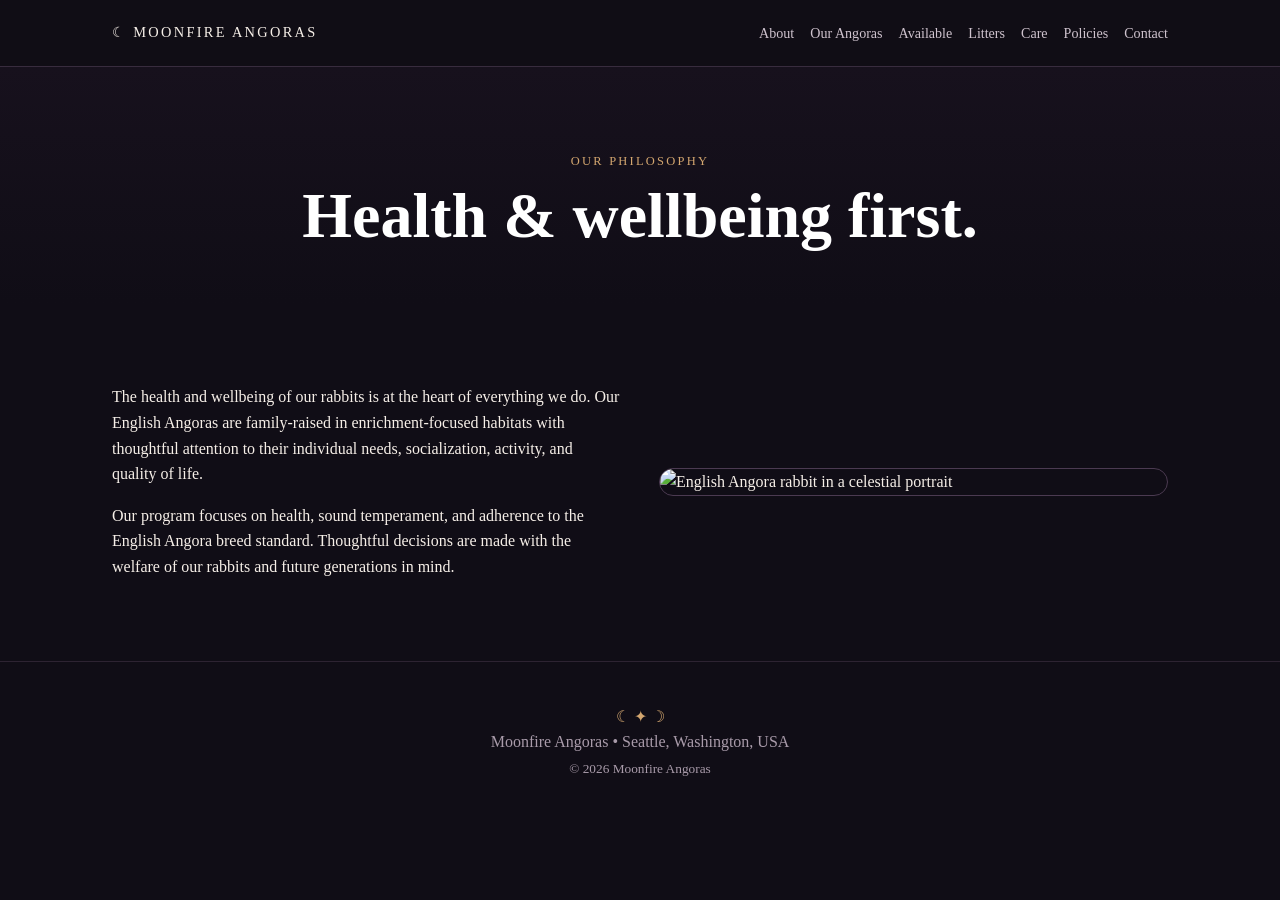
==== about.html @ e9e56cc8 "Add files via upload" ====
<!doctype html><html lang="en"><head><meta charset="utf-8"><meta name="viewport" content="width=device-width,initial-scale=1"><title>About | Moonfire Angoras</title><link rel="stylesheet" href="style.css"></head><body><nav><div class="wrap"><a class="brand" href="index.html">☾ Moonfire Angoras</a><div class="links"><a href="about.html">About</a><a href="angoras.html">Our Angoras</a><a href="available.html">Available</a><a href="litters.html">Litters</a><a href="care.html">Care</a><a href="policies.html">Policies</a><a href="contact.html">Contact</a></div></div></nav><header class="pagehead"><div class="wrap"><div class="eyebrow">Our Philosophy</div><h1>Health & wellbeing first.</h1></div></header><main class="section"><div class="wrap split"><div><p>The health and wellbeing of our rabbits is at the heart of everything we do. Our English Angoras are family-raised in enrichment-focused habitats with thoughtful attention to their individual needs, socialization, activity, and quality of life.</p><p>Our program focuses on health, sound temperament, and adherence to the English Angora breed standard. Thoughtful decisions are made with the welfare of our rabbits and future generations in mind.</p></div><img src="assets/rabbit-2.png" alt="English Angora rabbit in a celestial portrait"></div></main><footer><div class="wrap"><span class="moon">☾ ✦ ☽</span><br>Moonfire Angoras • Seattle, Washington, USA<br><small>© 2026 Moonfire Angoras</small></div></footer></body></html>
---- style.css ----
:root{--night:#100d16;--ink:#19131f;--cream:#f6efe8;--lav:#c7b1cf;--gold:#d3a66f;--muted:#cfc3ce}*{box-sizing:border-box}body{margin:0;background:var(--night);color:var(--cream);font-family:Georgia,'Times New Roman',serif;line-height:1.6}a{color:inherit}.wrap{max-width:1100px;margin:auto;padding:0 22px}nav{position:sticky;top:0;z-index:10;background:rgba(16,13,22,.95);border-bottom:1px solid #382c3e}nav .wrap{display:flex;align-items:center;justify-content:space-between;min-height:66px}.brand{text-decoration:none;letter-spacing:.16em;text-transform:uppercase;font-size:.9rem}.links{display:flex;gap:16px;font-size:.88rem;flex-wrap:wrap}.links a{text-decoration:none;color:var(--muted)}.links a:hover{color:#fff}.hero{min-height:78vh;display:grid;place-items:center;text-align:center;background:linear-gradient(rgba(12,9,16,.28),rgba(12,9,16,.88)),url('assets/rabbit-1.png') center/cover}.hero-inner{max-width:800px;padding:70px 22px}.logo{width:min(330px,75vw);filter:drop-shadow(0 12px 30px #000)}h1{font-size:clamp(2.2rem,6vw,4.6rem);line-height:1.05;margin:.6rem 0;color:#fff}.tag{font-size:clamp(1.1rem,2.5vw,1.5rem);color:var(--lav);font-style:italic}.lead{max-width:700px;margin:18px auto;color:#eee3ec}.btn{display:inline-block;padding:12px 20px;border:1px solid var(--gold);border-radius:999px;text-decoration:none;background:#241a2a}.home-links{padding:70px 0}.grid{display:grid;grid-template-columns:repeat(3,1fr);gap:22px}.tile{background:rgba(25,19,31,.94);border:1px solid #49394f;border-radius:18px;padding:26px;text-decoration:none;min-height:155px;transition:.2s}.tile:hover{transform:translateY(-3px);border-color:var(--gold)}.tile h2{margin:0 0 7px;color:#fff;font-size:1.45rem}.tile p{margin:0;color:var(--muted)}.pagehead{padding:85px 0 45px;text-align:center;background:linear-gradient(#17111d,#100d16)}.pagehead h1{font-size:clamp(2.4rem,5vw,4rem)}.section{padding:65px 0}.eyebrow{letter-spacing:.18em;text-transform:uppercase;color:var(--gold);font-size:.78rem}.section h2{font-size:clamp(2rem,4vw,3.1rem);margin:.2em 0 .4em}.split{display:grid;grid-template-columns:1fr 1fr;gap:38px;align-items:center}.split img,.feature{width:100%;border-radius:22px;border:1px solid #4b3a51}.card{background:var(--ink);border:1px solid #3c3042;border-radius:18px;overflow:hidden}.card img{width:100%;height:300px;object-fit:cover}.card .copy{padding:20px}.placeholder{padding:36px;border:1px dashed #66516e;border-radius:18px;background:#17121b;color:var(--muted)}.quote{font-size:clamp(1.5rem,3vw,2.4rem);color:var(--lav);font-style:italic}footer{padding:42px 0;text-align:center;color:#a99baa;border-top:1px solid #2d2332}.moon{color:var(--gold)}@media(max-width:800px){.links{gap:10px;font-size:.78rem}.grid,.split{grid-template-columns:1fr}.hero{min-height:70vh}}@media(max-width:560px){nav .wrap{display:block;padding-top:12px;padding-bottom:12px}.brand{display:block;margin-bottom:8px}.links{display:grid;grid-template-columns:repeat(4,auto);gap:7px 10px}.grid{grid-template-columns:1fr}}
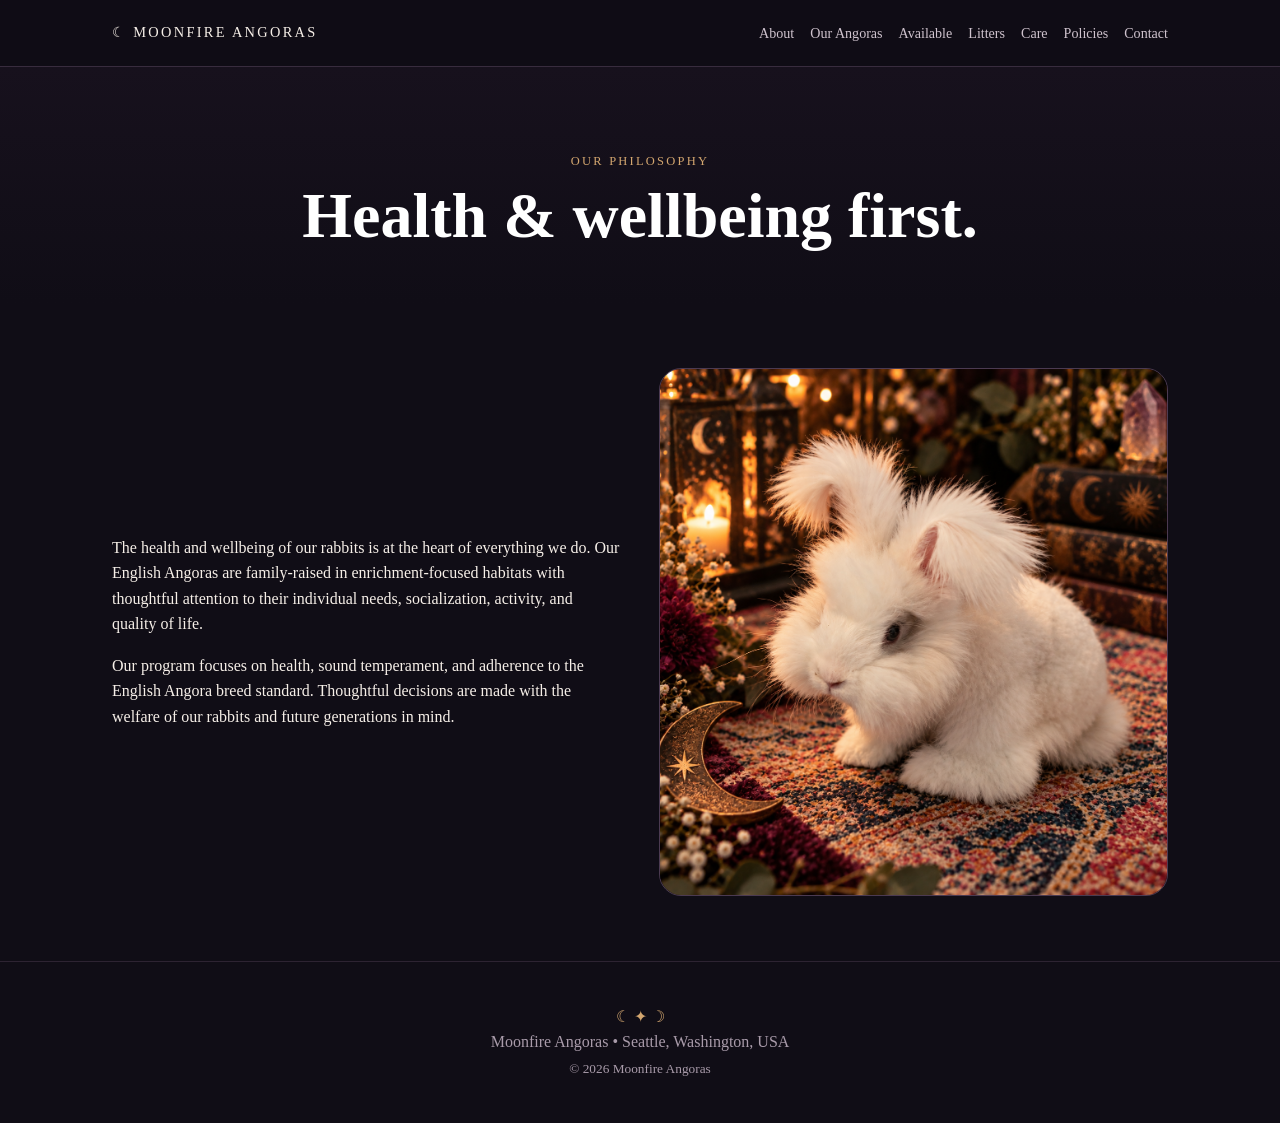
==== commit a6631501: "Add files via upload" ====
--- a/about.html
+++ b/about.html
@@ -1 +1 @@
-<!doctype html><html lang="en"><head><meta charset="utf-8"><meta name="viewport" content="width=device-width,initial-scale=1"><title>About | Moonfire Angoras</title><link rel="stylesheet" href="style.css"></head><body><nav><div class="wrap"><a class="brand" href="index.html">☾ Moonfire Angoras</a><div class="links"><a href="about.html">About</a><a href="angoras.html">Our Angoras</a><a href="available.html">Available</a><a href="litters.html">Litters</a><a href="care.html">Care</a><a href="policies.html">Policies</a><a href="contact.html">Contact</a></div></div></nav><header class="pagehead"><div class="wrap"><div class="eyebrow">Our Philosophy</div><h1>Health & wellbeing first.</h1></div></header><main class="section"><div class="wrap split"><div><p>The health and wellbeing of our rabbits is at the heart of everything we do. Our English Angoras are family-raised in enrichment-focused habitats with thoughtful attention to their individual needs, socialization, activity, and quality of life.</p><p>Our program focuses on health, sound temperament, and adherence to the English Angora breed standard. Thoughtful decisions are made with the welfare of our rabbits and future generations in mind.</p></div><img src="assets/rabbit-2.png" alt="English Angora rabbit in a celestial portrait"></div></main><footer><div class="wrap"><span class="moon">☾ ✦ ☽</span><br>Moonfire Angoras • Seattle, Washington, USA<br><small>© 2026 Moonfire Angoras</small></div></footer></body></html>+<!doctype html><html lang="en"><head><meta charset="utf-8"><meta name="viewport" content="width=device-width,initial-scale=1"><title>About | Moonfire Angoras</title><link rel="stylesheet" href="style.css"></head><body><nav><div class="wrap"><a class="brand" href="index.html">☾ Moonfire Angoras</a><div class="links"><a href="about.html">About</a><a href="angoras.html">Our Angoras</a><a href="available.html">Available</a><a href="litters.html">Litters</a><a href="care.html">Care</a><a href="policies.html">Policies</a><a href="contact.html">Contact</a></div></div></nav><header class="pagehead"><div class="wrap"><div class="eyebrow">Our Philosophy</div><h1>Health & wellbeing first.</h1></div></header><main class="section"><div class="wrap split"><div><p>The health and wellbeing of our rabbits is at the heart of everything we do. Our English Angoras are family-raised in enrichment-focused habitats with thoughtful attention to their individual needs, socialization, activity, and quality of life.</p><p>Our program focuses on health, sound temperament, and adherence to the English Angora breed standard. Thoughtful decisions are made with the welfare of our rabbits and future generations in mind.</p></div><img src="rabbit-2.png" alt="English Angora rabbit in a celestial portrait"></div></main><footer><div class="wrap"><span class="moon">☾ ✦ ☽</span><br>Moonfire Angoras • Seattle, Washington, USA<br><small>© 2026 Moonfire Angoras</small></div></footer></body></html>
--- a/style.css
+++ b/style.css
@@ -1,2 +1,2 @@
 
-:root{--night:#100d16;--ink:#19131f;--cream:#f6efe8;--lav:#c7b1cf;--gold:#d3a66f;--muted:#cfc3ce}*{box-sizing:border-box}body{margin:0;background:var(--night);color:var(--cream);font-family:Georgia,'Times New Roman',serif;line-height:1.6}a{color:inherit}.wrap{max-width:1100px;margin:auto;padding:0 22px}nav{position:sticky;top:0;z-index:10;background:rgba(16,13,22,.95);border-bottom:1px solid #382c3e}nav .wrap{display:flex;align-items:center;justify-content:space-between;min-height:66px}.brand{text-decoration:none;letter-spacing:.16em;text-transform:uppercase;font-size:.9rem}.links{display:flex;gap:16px;font-size:.88rem;flex-wrap:wrap}.links a{text-decoration:none;color:var(--muted)}.links a:hover{color:#fff}.hero{min-height:78vh;display:grid;place-items:center;text-align:center;background:linear-gradient(rgba(12,9,16,.28),rgba(12,9,16,.88)),url('assets/rabbit-1.png') center/cover}.hero-inner{max-width:800px;padding:70px 22px}.logo{width:min(330px,75vw);filter:drop-shadow(0 12px 30px #000)}h1{font-size:clamp(2.2rem,6vw,4.6rem);line-height:1.05;margin:.6rem 0;color:#fff}.tag{font-size:clamp(1.1rem,2.5vw,1.5rem);color:var(--lav);font-style:italic}.lead{max-width:700px;margin:18px auto;color:#eee3ec}.btn{display:inline-block;padding:12px 20px;border:1px solid var(--gold);border-radius:999px;text-decoration:none;background:#241a2a}.home-links{padding:70px 0}.grid{display:grid;grid-template-columns:repeat(3,1fr);gap:22px}.tile{background:rgba(25,19,31,.94);border:1px solid #49394f;border-radius:18px;padding:26px;text-decoration:none;min-height:155px;transition:.2s}.tile:hover{transform:translateY(-3px);border-color:var(--gold)}.tile h2{margin:0 0 7px;color:#fff;font-size:1.45rem}.tile p{margin:0;color:var(--muted)}.pagehead{padding:85px 0 45px;text-align:center;background:linear-gradient(#17111d,#100d16)}.pagehead h1{font-size:clamp(2.4rem,5vw,4rem)}.section{padding:65px 0}.eyebrow{letter-spacing:.18em;text-transform:uppercase;color:var(--gold);font-size:.78rem}.section h2{font-size:clamp(2rem,4vw,3.1rem);margin:.2em 0 .4em}.split{display:grid;grid-template-columns:1fr 1fr;gap:38px;align-items:center}.split img,.feature{width:100%;border-radius:22px;border:1px solid #4b3a51}.card{background:var(--ink);border:1px solid #3c3042;border-radius:18px;overflow:hidden}.card img{width:100%;height:300px;object-fit:cover}.card .copy{padding:20px}.placeholder{padding:36px;border:1px dashed #66516e;border-radius:18px;background:#17121b;color:var(--muted)}.quote{font-size:clamp(1.5rem,3vw,2.4rem);color:var(--lav);font-style:italic}footer{padding:42px 0;text-align:center;color:#a99baa;border-top:1px solid #2d2332}.moon{color:var(--gold)}@media(max-width:800px){.links{gap:10px;font-size:.78rem}.grid,.split{grid-template-columns:1fr}.hero{min-height:70vh}}@media(max-width:560px){nav .wrap{display:block;padding-top:12px;padding-bottom:12px}.brand{display:block;margin-bottom:8px}.links{display:grid;grid-template-columns:repeat(4,auto);gap:7px 10px}.grid{grid-template-columns:1fr}}
+:root{--night:#100d16;--ink:#19131f;--cream:#f6efe8;--lav:#c7b1cf;--gold:#d3a66f;--muted:#cfc3ce}*{box-sizing:border-box}body{margin:0;background:var(--night);color:var(--cream);font-family:Georgia,'Times New Roman',serif;line-height:1.6}a{color:inherit}.wrap{max-width:1100px;margin:auto;padding:0 22px}nav{position:sticky;top:0;z-index:10;background:rgba(16,13,22,.95);border-bottom:1px solid #382c3e}nav .wrap{display:flex;align-items:center;justify-content:space-between;min-height:66px}.brand{text-decoration:none;letter-spacing:.16em;text-transform:uppercase;font-size:.9rem}.links{display:flex;gap:16px;font-size:.88rem;flex-wrap:wrap}.links a{text-decoration:none;color:var(--muted)}.links a:hover{color:#fff}.hero{min-height:78vh;display:grid;place-items:center;text-align:center;background:linear-gradient(rgba(12,9,16,.28),rgba(12,9,16,.88)),url('rabbit-1.png') center/cover}.hero-inner{max-width:800px;padding:70px 22px}.logo{width:min(330px,75vw);filter:drop-shadow(0 12px 30px #000)}h1{font-size:clamp(2.2rem,6vw,4.6rem);line-height:1.05;margin:.6rem 0;color:#fff}.tag{font-size:clamp(1.1rem,2.5vw,1.5rem);color:var(--lav);font-style:italic}.lead{max-width:700px;margin:18px auto;color:#eee3ec}.btn{display:inline-block;padding:12px 20px;border:1px solid var(--gold);border-radius:999px;text-decoration:none;background:#241a2a}.home-links{padding:70px 0}.grid{display:grid;grid-template-columns:repeat(3,1fr);gap:22px}.tile{background:rgba(25,19,31,.94);border:1px solid #49394f;border-radius:18px;padding:26px;text-decoration:none;min-height:155px;transition:.2s}.tile:hover{transform:translateY(-3px);border-color:var(--gold)}.tile h2{margin:0 0 7px;color:#fff;font-size:1.45rem}.tile p{margin:0;color:var(--muted)}.pagehead{padding:85px 0 45px;text-align:center;background:linear-gradient(#17111d,#100d16)}.pagehead h1{font-size:clamp(2.4rem,5vw,4rem)}.section{padding:65px 0}.eyebrow{letter-spacing:.18em;text-transform:uppercase;color:var(--gold);font-size:.78rem}.section h2{font-size:clamp(2rem,4vw,3.1rem);margin:.2em 0 .4em}.split{display:grid;grid-template-columns:1fr 1fr;gap:38px;align-items:center}.split img,.feature{width:100%;border-radius:22px;border:1px solid #4b3a51}.card{background:var(--ink);border:1px solid #3c3042;border-radius:18px;overflow:hidden}.card img{width:100%;height:300px;object-fit:cover}.card .copy{padding:20px}.placeholder{padding:36px;border:1px dashed #66516e;border-radius:18px;background:#17121b;color:var(--muted)}.quote{font-size:clamp(1.5rem,3vw,2.4rem);color:var(--lav);font-style:italic}footer{padding:42px 0;text-align:center;color:#a99baa;border-top:1px solid #2d2332}.moon{color:var(--gold)}@media(max-width:800px){.links{gap:10px;font-size:.78rem}.grid,.split{grid-template-columns:1fr}.hero{min-height:70vh}}@media(max-width:560px){nav .wrap{display:block;padding-top:12px;padding-bottom:12px}.brand{display:block;margin-bottom:8px}.links{display:grid;grid-template-columns:repeat(4,auto);gap:7px 10px}.grid{grid-template-columns:1fr}}
